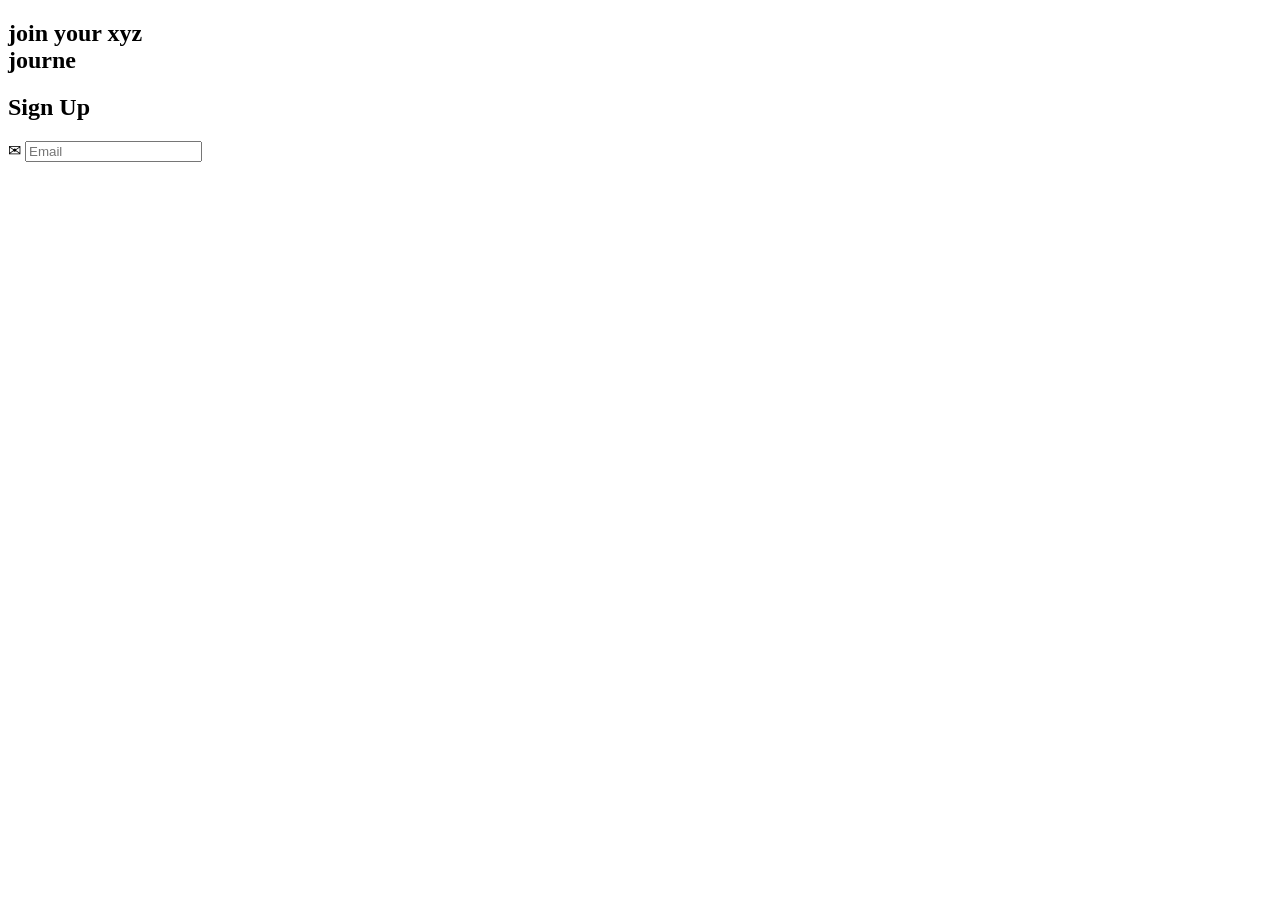
==== login/signup.html @ 2056b303 "head and left decorative part" ====
<!DOCTYPE html>
<html lang="en">
    <meta charset="UTF-8">
    <meta name="viewport" content="width=device-width, initial-scale=1.0">
    <title>Sign Up</title>
    <link rel="preconnect" href="https://fonts.googleapis.com">
    <link
        href="https://fonts.googleapis.com/css2?family=Source+Sans+3:wght@700;800&display=swap"
        rel="stylesheet"
    >
    <link rel="stylesheet" href="styles.css">
    </head>
<body>
    <main class="signup-container">
        <!-- Left decorative section -->
        <section class="art" aria-hidden="true">
            <h2 class="site-name">
                join your xyz<br>
                <span>journe</span>
            </h2>
        </section>
        <!-- Main sign-up form -->
        <section class="panel">
            <form class="form" action="#" method="post">
                <h1>Sign Up</h1>
                <!-- Email -->
                <label class="email-input">
                    <span class="email-icon">✉</span>
                    <input
                        type="email"
                        name="email"
                        placeholder="Email"
                        required
                    >
                </label>
                <!-- Password -->
</html>
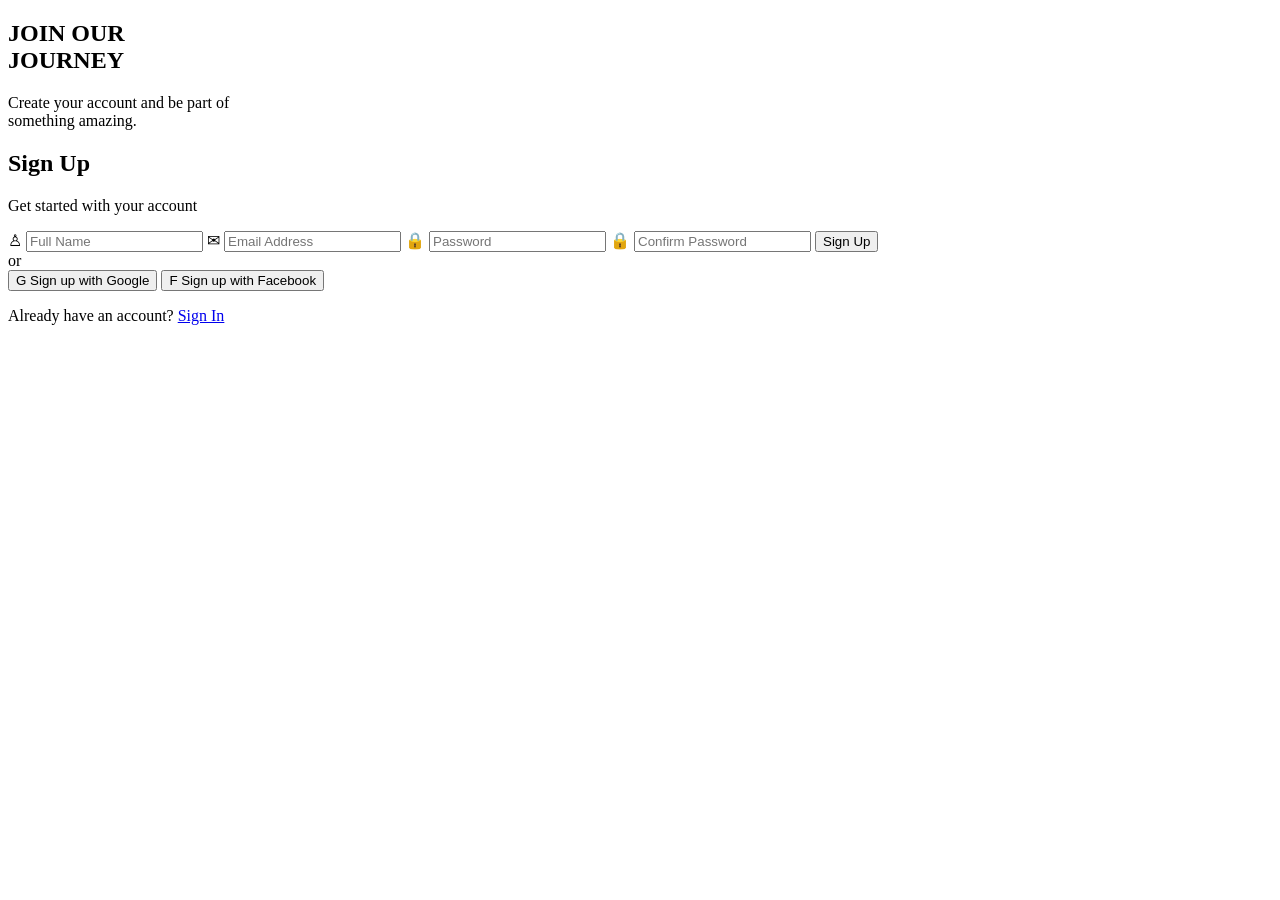
==== commit aa1721e2: "form section , alternate signup section added" ====
--- a/login/signup.html
+++ b/login/signup.html
@@ -1,37 +1,178 @@
 <!DOCTYPE html>
 <html lang="en">
+
+<head>
     <meta charset="UTF-8">
     <meta name="viewport" content="width=device-width, initial-scale=1.0">
+
     <title>Sign Up</title>
+
     <link rel="preconnect" href="https://fonts.googleapis.com">
-    <link
-        href="https://fonts.googleapis.com/css2?family=Source+Sans+3:wght@700;800&display=swap"
-        rel="stylesheet"
-    >
+
+    <link href="https://fonts.googleapis.com/css2?family=Source+Sans+3:wght@400;600;700;800&display=swap"
+        rel="stylesheet">
+
     <link rel="stylesheet" href="styles.css">
-    </head>
+</head>
+
 <body>
-    <main class="signup-container">
+
+    <main class="signup_container">
+
         <!-- Left decorative section -->
         <section class="art" aria-hidden="true">
-            <h2 class="site-name">
-                join your xyz<br>
-                <span>journe</span>
-            </h2>
+
+            <div class="signup-message">
+                <h2>
+                    JOIN OUR
+                    <br>
+                    <span>JOURNEY</span>
+                </h2>
+
+                <p>
+                    Create your account and be part of
+                    <br>
+                    something amazing.
+                </p>
+            </div>
+
         </section>
-        <!-- Main sign-up form -->
+
+
+        <!-- Right sign-up section -->
         <section class="panel">
+
             <form class="form" action="#" method="post">
+
                 <h1>Sign Up</h1>
+
+                <p class="form-subtitle">
+                    Get started with your account
+                </p>
+
+
+                <!-- Full Name -->
+                <label class="name-input">
+
+                    <span class="name-icon">♙</span>
+
+                    <input
+                        type="text"
+                        name="fullname"
+                        placeholder="Full Name"
+                        required>
+
+                </label>
+
+
                 <!-- Email -->
                 <label class="email-input">
+
                     <span class="email-icon">✉</span>
+
                     <input
                         type="email"
                         name="email"
-                        placeholder="Email"
-                        required
-                    >
+                        placeholder="Email Address"
+                        required>
+
                 </label>
+
+
                 <!-- Password -->
+                <label class="password-input">
+
+                    <span class="password-icon">🔒</span>
+
+                    <input
+                        type="password"
+                        name="password"
+                        placeholder="Password"
+                        required>
+
+                </label>
+
+
+                <!-- Confirm Password -->
+                <label class="confirm-password-input">
+
+                    <span class="password-icon">🔒</span>
+
+                    <input
+                        type="password"
+                        name="confirm-password"
+                        placeholder="Confirm Password"
+                        required>
+
+                </label>
+
+
+                <!-- Sign Up Button -->
+                <button
+                    type="submit"
+                    class="submit-btn">
+
+                    Sign Up
+
+                </button>
+
+
+                <!-- Separator -->
+                <div class="separator">
+
+                    <span>or</span>
+
+                </div>
+
+
+                <!-- Social Sign Up -->
+                <div class="social-buttons">
+
+                    <button
+                        type="button"
+                        class="social-btn google">
+
+                        <span class="social-icon">G</span>
+
+                        <span class="social-text">
+                            Sign up with Google
+                        </span>
+
+                    </button>
+
+
+                    <button
+                        type="button"
+                        class="social-btn facebook">
+
+                        <span class="social-icon">F</span>
+
+                        <span class="social-text">
+                            Sign up with Facebook
+                        </span>
+
+                    </button>
+
+                </div>
+
+
+                <!-- Sign In Link -->
+                <p class="signup-link">
+
+                    Already have an account?
+
+                    <a href="index.html">
+                        Sign In
+                    </a>
+
+                </p>
+
+            </form>
+
+        </section>
+
+    </main>
+
+</body>
+
 </html>
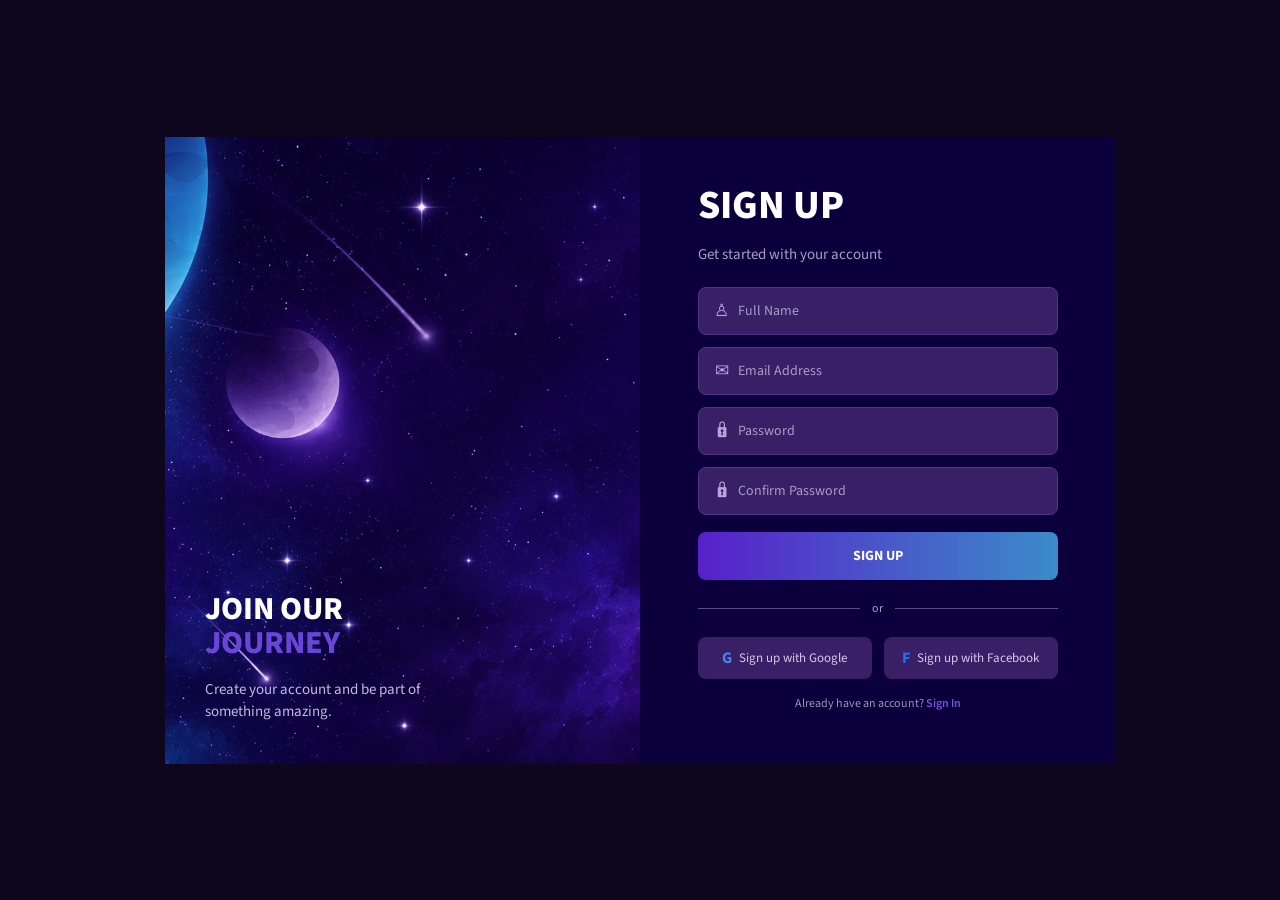
==== commit 97c97a8e: "script for the signin page updated" ====
--- a/login/signup.html
+++ b/login/signup.html
@@ -172,7 +172,7 @@
         </section>
 
     </main>
-
+ <script src="script.js"></script>
 </body>
 
 </html>
--- a/login/styles.css
+++ b/login/styles.css
@@ -0,0 +1,551 @@
+
+* {
+    box-sizing: border-box;
+    margin: 0;
+    padding: 0;
+}
+
+body {
+    min-height: 100vh;
+
+    background-color: #0d061c;
+
+    font-family: "Source Sans 3", sans-serif;
+
+    display: flex;
+    justify-content: center;
+    align-items: center;
+}
+
+.signin_container,
+.signup_container {
+    width: 950px;
+
+    display: flex;
+
+    background-color: #0c003c;
+
+    overflow: hidden;
+}
+
+
+/* Sign In */
+
+.signin_container {
+    min-height: 500px;
+}
+
+
+/* Sign Up */
+
+.signup_container {
+    min-height: 600px;
+}
+
+
+/* LEFT DECORATIVE SECTION */
+
+.art {
+    width: 50%;
+
+    position: relative;
+
+    background-image: url("space-bg.png");
+
+    background-size: cover;
+    background-position: center;
+
+    display: flex;
+    align-items: flex-end;
+
+    padding: 40px;
+}
+
+
+/* Sign In left section */
+
+.signin_container .art {
+    min-height: 500px;
+}
+
+
+/* Sign Up left section */
+
+.signup_container .art {
+    min-height: 600px;
+}
+
+
+/* SIGN IN SITE NAME */
+
+.site-name {
+    color: white;
+
+    font-size: 28px;
+    font-weight: 800;
+
+    line-height: 1.05;
+
+    text-transform: uppercase;
+}
+
+
+/* appName */
+
+.site-name span {
+    color: #6847d8;
+}
+
+
+/* SIGN UP LEFT MESSAGE */
+
+.signup-message {
+    color: white;
+}
+
+
+/* JOIN OUR JOURNEY */
+
+.signup-message h2 {
+    font-size: 32px;
+    font-weight: 800;
+
+    line-height: 1.05;
+
+    text-transform: uppercase;
+}
+
+
+/* JOURNEY */
+
+.signup-message h2 span {
+    color: #6847d8;
+}
+
+
+/* Description */
+
+.signup-message p {
+    margin-top: 18px;
+
+    color: #c4b7df;
+
+    font-size: 15px;
+
+    line-height: 1.5;
+}
+
+
+/* RIGHT PANEL Works for both pages */
+
+.panel {
+    width: 50%;
+
+    background-color: #0c003c;
+
+    display: flex;
+    justify-content: center;
+    align-items: center;
+
+    padding: 40px;
+}
+
+
+/* FORM */
+
+.form {
+    width: 100%;
+
+    max-width: 320px;
+}
+
+
+/* Sign Up needs slightly wider form */
+
+.signup_container .form {
+    max-width: 360px;
+}
+
+
+/* MAIN HEADING */
+
+.form h1 {
+    color: white;
+
+    font-size: 40px;
+    font-weight: 800;
+
+    text-transform: uppercase;
+
+    margin-bottom: 25px;
+}
+
+
+/* Sign Up subtitle creates extra space */
+
+.form-subtitle {
+    color: #a99bc4;
+
+    font-size: 15px;
+
+    margin-top: -15px;
+    margin-bottom: 22px;
+}
+
+
+/* INPUT BOXES Works for all input types*/
+
+.email-input,
+.password-input,
+.name-input,
+.confirm-password-input {
+    width: 100%;
+
+    height: 48px;
+
+    display: flex;
+    align-items: center;
+
+    background-color: #392066;
+
+    border: 1px solid #51338d;
+
+    border-radius: 8px;
+
+    padding: 0 12px;
+
+    margin-bottom: 12px;
+
+    transition: 0.2s;
+}
+
+
+/* Input focus */
+
+.email-input:focus-within,
+.password-input:focus-within,
+.name-input:focus-within,
+.confirm-password-input:focus-within {
+    border-color: #7955e8;
+
+    box-shadow: 0 0 8px rgba(105, 70, 220, 0.3);
+}
+
+
+/* INPUT ICONS */
+
+.email-icon,
+.password-icon,
+.name-icon {
+    width: 25px;
+
+    display: flex;
+    justify-content: center;
+    align-items: center;
+
+    margin-right: 5px;
+
+    color: #b7a6db;
+
+    font-size: 17px;
+}
+
+
+/*INPUT FIELDS */
+
+.email-input input,
+.password-input input,
+.name-input input,
+.confirm-password-input input {
+    width: 100%;
+
+    border: none;
+    outline: none;
+
+    background: transparent;
+
+    color: white;
+
+    font-family: inherit;
+
+    font-size: 14px;
+}
+
+
+/* Placeholder */
+
+.email-input input::placeholder,
+.password-input input::placeholder,
+.name-input input::placeholder,
+.confirm-password-input input::placeholder {
+    color: #a99bc4;
+}
+
+
+/* SIGN IN / SIGN UP BUTTON */
+
+.submit-btn {
+    width: 100%;
+
+    height: 48px;
+
+    border: none;
+
+    border-radius: 8px;
+
+    margin-top: 5px;
+
+    background: linear-gradient(
+        90deg,
+        #5820c9,
+        #3b8bc9
+    );
+
+    color: white;
+
+    font-family: inherit;
+
+    font-size: 14px;
+
+    font-weight: 700;
+
+    text-transform: uppercase;
+
+    cursor: pointer;
+
+    transition: 0.2s;
+}
+
+
+/* Button hover */
+
+.submit-btn:hover {
+    opacity: 0.9;
+
+    transform: translateY(-1px);
+}
+
+
+/* SEPARATOR */
+
+.separator {
+    display: flex;
+
+    align-items: center;
+
+    margin: 20px 0;
+
+    color: #a99bc4;
+
+    font-size: 12px;
+}
+
+
+/* Left and right lines */
+
+.separator::before,
+.separator::after {
+    content: "";
+
+    height: 1px;
+
+    background-color: #604a83;
+
+    flex: 1;
+}
+
+
+/* Separator text */
+
+.separator span {
+    padding: 0 12px;
+
+    white-space: nowrap;
+}
+
+
+/* ========================================
+   SOCIAL BUTTONS
+======================================== */
+
+.social-buttons {
+    display: flex;
+
+    gap: 12px;
+}
+
+
+/* Google and Facebook */
+
+.social-btn {
+    flex: 1;
+
+    height: 42px;
+
+    border: none;
+
+    border-radius: 8px;
+
+    background-color: #392066;
+
+    color: #d4c9e7;
+
+    font-family: inherit;
+
+    cursor: pointer;
+
+    display: flex;
+
+    align-items: center;
+
+    justify-content: center;
+
+    gap: 7px;
+
+    transition: 0.2s;
+}
+
+
+/* Hover */
+
+.social-btn:hover {
+    background-color: #47277c;
+}
+
+
+/* Social icons */
+
+.social-icon {
+    font-size: 16px;
+
+    font-weight: 700;
+}
+
+
+/* Google */
+
+.google .social-icon {
+    color: #4285f4;
+}
+
+
+/* Facebook */
+
+.facebook .social-icon {
+    color: #1877f2;
+}
+
+
+/* Social text */
+
+.social-text {
+    font-size: 13px;
+}
+
+
+/* SIGN UP / SIGN IN LINK */
+
+.signup-link {
+    color: #9e91b8;
+
+    font-size: 12px;
+
+    margin-top: 16px;
+
+    text-align: left;
+}
+
+
+/* Sign In link on Sign Up page */
+
+.signup_container .signup-link {
+    text-align: center;
+}
+
+
+/* Link */
+
+.signup-link a {
+    color: #7352dc;
+
+    text-decoration: none;
+
+    font-weight: 600;
+}
+
+
+/* Link hover */
+
+.signup-link a:hover {
+    text-decoration: underline;
+}
+
+
+/* RESPONSIVE DESIGN */
+
+@media (max-width: 750px) {
+
+    .signin_container,
+    .signup_container {
+        width: 95%;
+
+        flex-direction: column;
+    }
+
+
+    .art {
+        width: 100%;
+
+        padding: 30px;
+    }
+
+
+    .signin_container .art {
+        min-height: 250px;
+    }
+
+
+    .signup_container .art {
+        min-height: 280px;
+    }
+
+
+    .panel {
+        width: 100%;
+
+        padding: 35px 25px;
+    }
+}
+
+
+/* SMALL SCREEN */
+
+@media (max-width: 500px) {
+
+    .signin_container,
+    .signup_container {
+        width: 100%;
+
+        border-radius: 0;
+    }
+
+
+    .social-buttons {
+        flex-direction: column;
+    }
+
+
+    .signin_container .art {
+        min-height: 220px;
+    }
+
+
+    .signup_container .art {
+        min-height: 240px;
+    }
+
+
+    .form h1 {
+        font-size: 34px;
+    }
+}
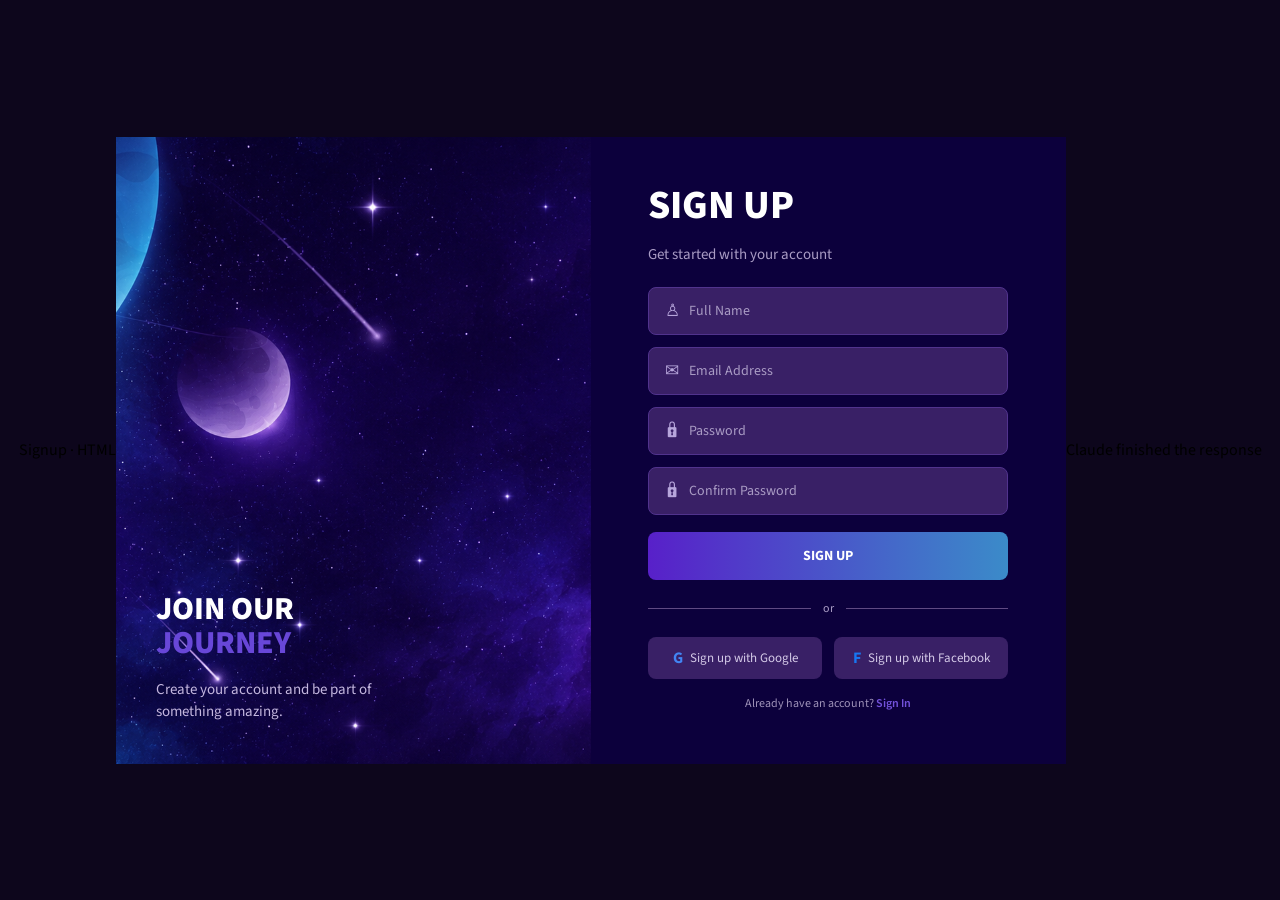
==== commit 44e2c638: "html re edited for jscript. j script 50% done including signing validation" ====
--- a/login/signup.html
+++ b/login/signup.html
@@ -1,178 +1,190 @@
+
+
+Signup · HTML
 <!DOCTYPE html>
 <html lang="en">
-
+ 
 <head>
     <meta charset="UTF-8">
     <meta name="viewport" content="width=device-width, initial-scale=1.0">
-
+ 
     <title>Sign Up</title>
-
+ 
     <link rel="preconnect" href="https://fonts.googleapis.com">
-
+ 
     <link href="https://fonts.googleapis.com/css2?family=Source+Sans+3:wght@400;600;700;800&display=swap"
         rel="stylesheet">
-
+ 
     <link rel="stylesheet" href="styles.css">
 </head>
-
+ 
 <body>
-
-    <main class="signup_container">
-
+ 
+    <main class="signup_container" id="signupContainer">
+ 
         <!-- Left decorative section -->
-        <section class="art" aria-hidden="true">
-
-            <div class="signup-message">
-                <h2>
+        <section class="art" id="artSection" aria-hidden="true">
+ 
+            <div class="signup-message" id="signupMessage">
+                <h2 id="signupHeading">
                     JOIN OUR
                     <br>
-                    <span>JOURNEY</span>
+                    <span id="signupHeadingAccent">JOURNEY</span>
                 </h2>
-
-                <p>
+ 
+                <p id="signupDescription">
                     Create your account and be part of
                     <br>
                     something amazing.
                 </p>
             </div>
-
+ 
         </section>
-
-
+ 
+ 
         <!-- Right sign-up section -->
-        <section class="panel">
-
-            <form class="form" action="#" method="post">
-
-                <h1>Sign Up</h1>
-
-                <p class="form-subtitle">
+        <section class="panel" id="panelSection">
+ 
+            <form class="form" id="signupForm" action="#" method="post">
+ 
+                <h1 id="formTitle">Sign Up</h1>
+ 
+                <p class="form-subtitle" id="formSubtitle">
                     Get started with your account
                 </p>
-
-
+ 
+ 
                 <!-- Full Name -->
-                <label class="name-input">
-
-                    <span class="name-icon">♙</span>
-
+                <label class="name-input" id="nameLabel">
+ 
+                    <span class="name-icon" id="nameIcon">♙</span>
+ 
                     <input
                         type="text"
+                        id="fullnameInput"
                         name="fullname"
                         placeholder="Full Name"
                         required>
-
+ 
                 </label>
-
-
+ 
+ 
                 <!-- Email -->
-                <label class="email-input">
-
-                    <span class="email-icon">✉</span>
-
+                <label class="email-input" id="emailLabel">
+ 
+                    <span class="email-icon" id="emailIcon">✉</span>
+ 
                     <input
                         type="email"
+                        id="emailInput"
                         name="email"
                         placeholder="Email Address"
                         required>
-
+ 
                 </label>
-
-
+ 
+ 
                 <!-- Password -->
-                <label class="password-input">
-
-                    <span class="password-icon">🔒</span>
-
+                <label class="password-input" id="passwordLabel">
+ 
+                    <span class="password-icon" id="passwordIcon">🔒</span>
+ 
                     <input
                         type="password"
+                        id="passwordInput"
                         name="password"
                         placeholder="Password"
                         required>
-
+ 
                 </label>
-
-
+ 
+ 
                 <!-- Confirm Password -->
-                <label class="confirm-password-input">
-
-                    <span class="password-icon">🔒</span>
-
+                <label class="confirm-password-input" id="confirmPasswordLabel">
+ 
+                    <span class="password-icon" id="confirmPasswordIcon">🔒</span>
+ 
                     <input
                         type="password"
+                        id="confirmPasswordInput"
                         name="confirm-password"
                         placeholder="Confirm Password"
                         required>
-
+ 
                 </label>
-
-
+ 
+ 
                 <!-- Sign Up Button -->
                 <button
                     type="submit"
-                    class="submit-btn">
-
+                    class="submit-btn"
+                    id="submitBtn">
+ 
                     Sign Up
-
+ 
                 </button>
-
-
+ 
+ 
                 <!-- Separator -->
-                <div class="separator">
-
-                    <span>or</span>
-
+                <div class="separator" id="separator">
+ 
+                    <span id="separatorText">or</span>
+ 
                 </div>
-
-
+ 
+ 
                 <!-- Social Sign Up -->
-                <div class="social-buttons">
-
+                <div class="social-buttons" id="socialButtons">
+ 
                     <button
                         type="button"
-                        class="social-btn google">
-
-                        <span class="social-icon">G</span>
-
-                        <span class="social-text">
+                        class="social-btn google"
+                        id="googleBtn">
+ 
+                        <span class="social-icon" id="googleIcon">G</span>
+ 
+                        <span class="social-text" id="googleText">
                             Sign up with Google
                         </span>
-
+ 
                     </button>
-
-
+ 
+ 
                     <button
                         type="button"
-                        class="social-btn facebook">
-
-                        <span class="social-icon">F</span>
-
-                        <span class="social-text">
+                        class="social-btn facebook"
+                        id="facebookBtn">
+ 
+                        <span class="social-icon" id="facebookIcon">F</span>
+ 
+                        <span class="social-text" id="facebookText">
                             Sign up with Facebook
                         </span>
-
+ 
                     </button>
-
+ 
                 </div>
-
-
+ 
+ 
                 <!-- Sign In Link -->
-                <p class="signup-link">
-
+                <p class="signup-link" id="signinLinkWrapper">
+ 
                     Already have an account?
-
-                    <a href="index.html">
+ 
+                    <a href="index.html" id="signinLink">
                         Sign In
                     </a>
-
+ 
                 </p>
-
+ 
             </form>
-
+ 
         </section>
-
+ 
     </main>
  <script src="script.js"></script>
 </body>
-
-</html>+ 
+</html>
+ 
+Claude finished the response
